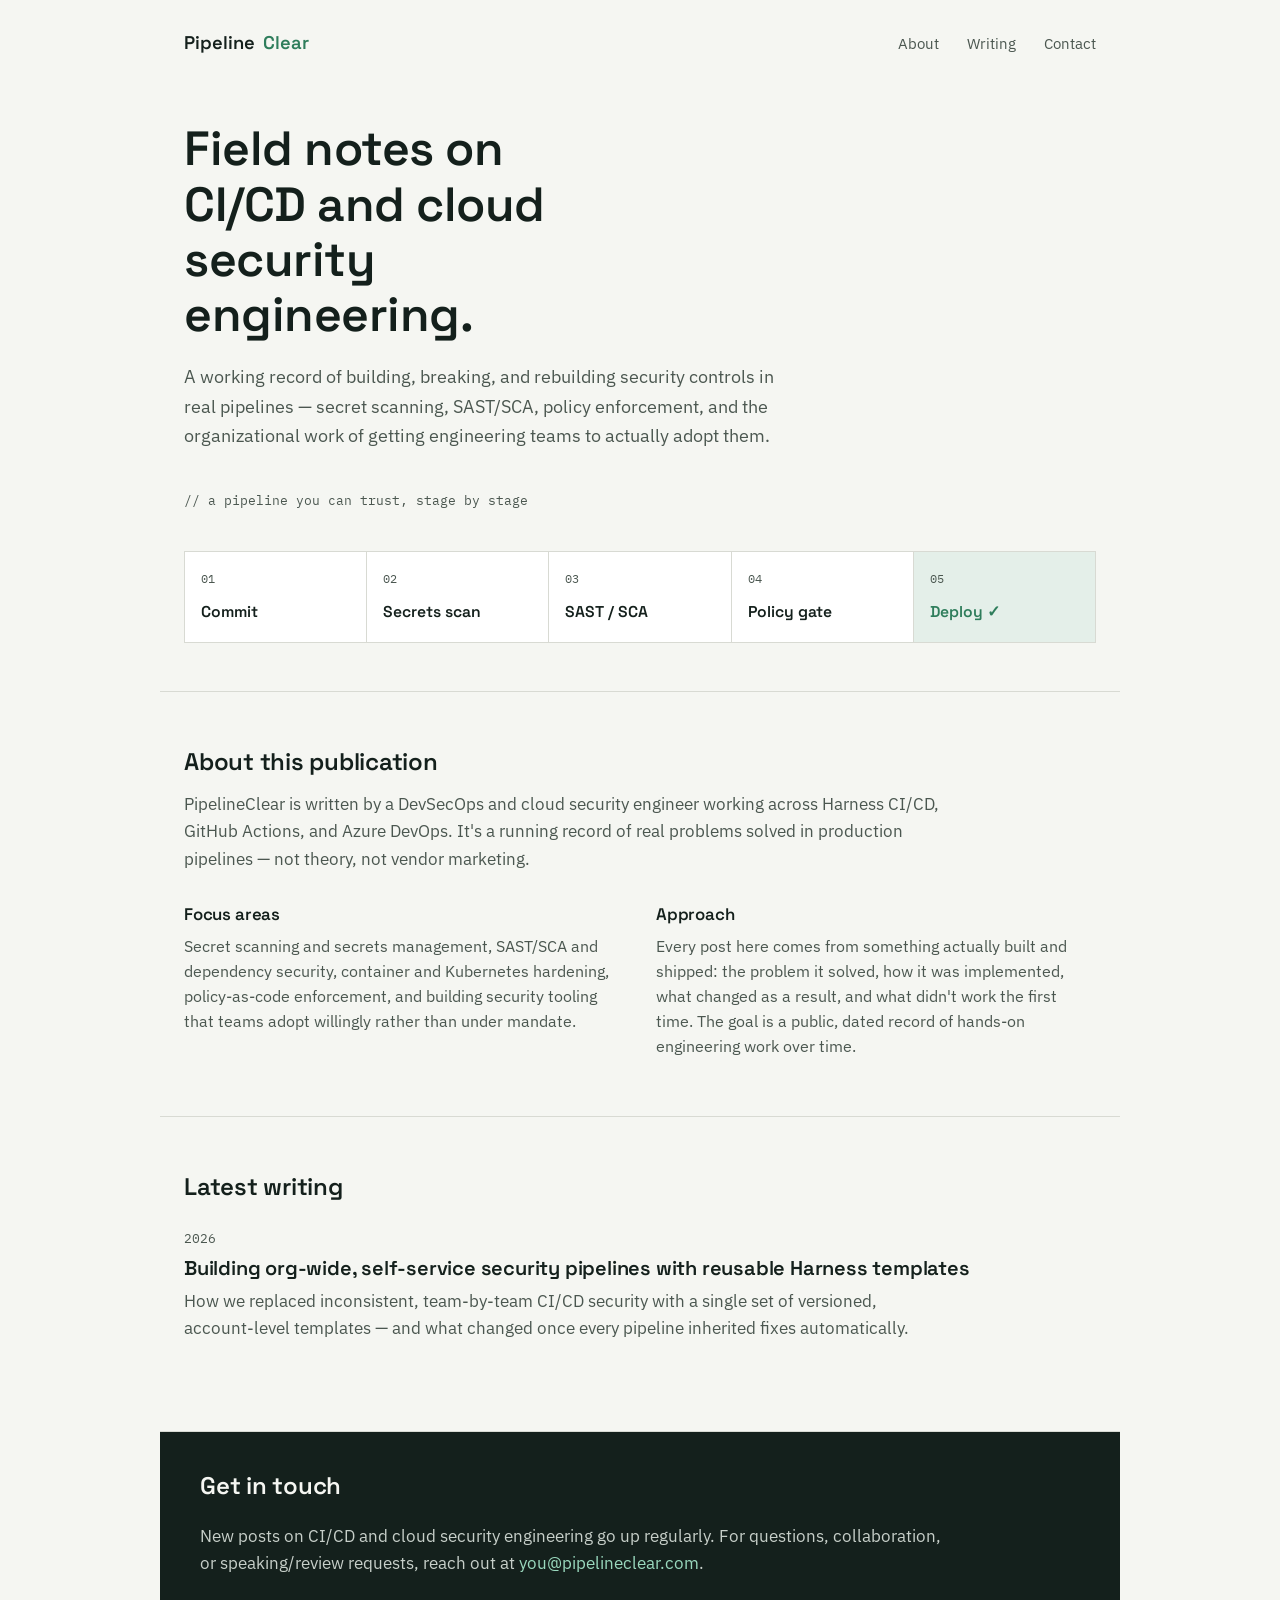
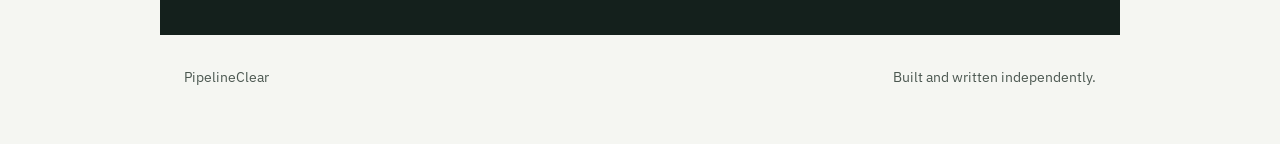
==== index.html @ 0ea7e461 "initial site" ====
<!DOCTYPE html>
<html lang="en">
<head>
<meta charset="UTF-8">
<meta name="viewport" content="width=device-width, initial-scale=1.0">
<title>PipelineClear — Notes on CI/CD & Cloud Security Engineering</title>
<meta name="description" content="PipelineClear is a technical publication on CI/CD and cloud security engineering, written by a DevSecOps practitioner working across Harness, GitHub Actions, and Azure DevOps.">
<link rel="preconnect" href="https://fonts.googleapis.com">
<link rel="preconnect" href="https://fonts.gstatic.com" crossorigin>
<link href="https://fonts.googleapis.com/css2?family=IBM+Plex+Mono:wght@400;500&family=IBM+Plex+Sans:wght@400;500&family=Space+Grotesk:wght@500;600&display=swap" rel="stylesheet">
<link rel="stylesheet" href="/style.css">
</head>
<body>

<header class="site-header">
  <a class="brand" href="/">Pipeline<span class="dot">Clear</span></a>
  <nav class="site-nav">
    <a href="/#about">About</a>
    <a href="/blog/">Writing</a>
    <a href="mailto:you@pipelineclear.com">Contact</a>
  </nav>
</header>

<section class="hero">
  <h1>Field notes on CI/CD and cloud security engineering.</h1>
  <p class="lede">A working record of building, breaking, and rebuilding security controls in real pipelines — secret scanning, SAST/SCA, policy enforcement, and the organizational work of getting engineering teams to actually adopt them.</p>

  <p class="pipeline-caption">// a pipeline you can trust, stage by stage</p>
  <div class="pipeline">
    <div class="stage"><span class="n">01</span><span class="label">Commit</span></div>
    <div class="stage"><span class="n">02</span><span class="label">Secrets scan</span></div>
    <div class="stage"><span class="n">03</span><span class="label">SAST / SCA</span></div>
    <div class="stage"><span class="n">04</span><span class="label">Policy gate</span></div>
    <div class="stage clear"><span class="n">05</span><span class="label">Deploy</span></div>
  </div>
</section>

<section class="section" id="about">
  <h2>About this publication</h2>
  <p class="intro">PipelineClear is written by a DevSecOps and cloud security engineer working across Harness CI/CD, GitHub Actions, and Azure DevOps. It's a running record of real problems solved in production pipelines — not theory, not vendor marketing.</p>

  <div class="about-grid">
    <div>
      <h3>Focus areas</h3>
      <p>Secret scanning and secrets management, SAST/SCA and dependency security, container and Kubernetes hardening, policy-as-code enforcement, and building security tooling that teams adopt willingly rather than under mandate.</p>
    </div>
    <div>
      <h3>Approach</h3>
      <p>Every post here comes from something actually built and shipped: the problem it solved, how it was implemented, what changed as a result, and what didn't work the first time. The goal is a public, dated record of hands-on engineering work over time.</p>
    </div>
  </div>
</section>

<section class="section">
  <h2>Latest writing</h2>
  <ul class="post-list">
    <li class="post-item">
      <span class="date">2026</span>
      <h3><a href="/blog/cicd-security-templates.html">Building org-wide, self-service security pipelines with reusable Harness templates</a></h3>
      <p>How we replaced inconsistent, team-by-team CI/CD security with a single set of versioned, account-level templates — and what changed once every pipeline inherited fixes automatically.</p>
    </li>
  </ul>
</section>

<section class="cta-box section">
  <h2>Get in touch</h2>
  <p>New posts on CI/CD and cloud security engineering go up regularly. For questions, collaboration, or speaking/review requests, reach out at <a href="mailto:you@pipelineclear.com">you@pipelineclear.com</a>.</p>
</section>

<footer class="site-footer">
  <span>PipelineClear</span>
  <span>Built and written independently.</span>
</footer>

</body>
</html>
---- style.css ----
/* PipelineClear — design tokens */
:root {
  --bg: #F5F6F2;
  --surface: #FFFFFF;
  --ink: #14201C;
  --ink-muted: #4B5750;
  --accent: #2E7D5B;
  --accent-soft: #E4EFE9;
  --flag: #C77D2E;
  --line: #D8DAD3;
  --max-w: 760px;
}

* { box-sizing: border-box; }

html { scroll-behavior: smooth; }

@media (prefers-reduced-motion: reduce) {
  html { scroll-behavior: auto; }
  * { animation-duration: 0.01ms !important; animation-iteration-count: 1 !important; transition-duration: 0.01ms !important; }
}

body {
  margin: 0;
  background: var(--bg);
  color: var(--ink);
  font-family: 'IBM Plex Sans', -apple-system, BlinkMacSystemFont, 'Segoe UI', sans-serif;
  font-size: 17px;
  line-height: 1.6;
  -webkit-font-smoothing: antialiased;
}

a { color: var(--accent); text-decoration: none; border-bottom: 1px solid transparent; }
a:hover, a:focus-visible { border-bottom-color: var(--accent); }
a:focus-visible, button:focus-visible { outline: 2px solid var(--accent); outline-offset: 3px; }

h1, h2, h3 {
  font-family: 'Space Grotesk', 'IBM Plex Sans', sans-serif;
  font-weight: 600;
  line-height: 1.15;
  letter-spacing: -0.01em;
  color: var(--ink);
}

code, .mono {
  font-family: 'IBM Plex Mono', ui-monospace, Menlo, monospace;
}

/* ---------- Header ---------- */
.site-header {
  display: flex;
  align-items: center;
  justify-content: space-between;
  max-width: 960px;
  margin: 0 auto;
  padding: 28px 24px 0;
}

.brand {
  display: flex;
  align-items: baseline;
  gap: 8px;
  font-family: 'Space Grotesk', sans-serif;
  font-weight: 600;
  font-size: 1.15rem;
  color: var(--ink);
  border-bottom: none;
}

.brand .dot { color: var(--accent); }

.site-nav { display: flex; gap: 28px; font-size: 0.95rem; }
.site-nav a { color: var(--ink-muted); border-bottom: none; }
.site-nav a:hover { color: var(--accent); }

/* ---------- Hero ---------- */
.hero {
  max-width: 960px;
  margin: 0 auto;
  padding: 64px 24px 40px;
}

.hero h1 {
  font-size: clamp(2.1rem, 4vw, 3rem);
  max-width: 14ch;
  margin: 0 0 20px;
}

.hero p.lede {
  max-width: 56ch;
  font-size: 1.15rem;
  color: var(--ink-muted);
  margin: 0 0 40px;
}

/* Pipeline diagram */
.pipeline {
  display: flex;
  align-items: stretch;
  gap: 0;
  margin: 40px 0 8px;
  overflow-x: auto;
}

.stage {
  flex: 1 1 0;
  min-width: 130px;
  position: relative;
  padding: 18px 16px 16px;
  background: var(--surface);
  border: 1px solid var(--line);
}

.stage + .stage { border-left: none; }

.stage .n {
  font-family: 'IBM Plex Mono', monospace;
  font-size: 0.72rem;
  color: var(--ink-muted);
  display: block;
  margin-bottom: 10px;
}

.stage .label {
  font-family: 'Space Grotesk', sans-serif;
  font-weight: 600;
  font-size: 0.98rem;
}

.stage.clear { background: var(--accent-soft); }
.stage.clear .label { color: var(--accent); }
.stage.clear .label::after { content: ' ✓'; }

.pipeline-caption {
  font-family: 'IBM Plex Mono', monospace;
  font-size: 0.8rem;
  color: var(--ink-muted);
  margin: 0 0 8px;
}

/* ---------- Sections ---------- */
.section {
  max-width: 960px;
  margin: 0 auto;
  padding: 56px 24px;
  border-top: 1px solid var(--line);
}

.section h2 {
  font-size: 1.5rem;
  margin: 0 0 24px;
}

.section .intro {
  max-width: var(--max-w);
  color: var(--ink-muted);
  margin: -8px 0 32px;
}

/* Post preview list */
.post-list { list-style: none; margin: 0; padding: 0; }

.post-item {
  padding: 24px 0;
  border-top: 1px solid var(--line);
}
.post-item:first-child { border-top: none; padding-top: 0; }

.post-item .date {
  font-family: 'IBM Plex Mono', monospace;
  font-size: 0.82rem;
  color: var(--ink-muted);
}

.post-item h3 { margin: 6px 0 8px; font-size: 1.25rem; }
.post-item h3 a { color: var(--ink); border-bottom: none; }
.post-item h3 a:hover { color: var(--accent); }

.post-item p { max-width: var(--max-w); color: var(--ink-muted); margin: 0; }

/* Vision / about grid */
.about-grid {
  display: grid;
  grid-template-columns: 1fr 1fr;
  gap: 32px;
}

@media (max-width: 640px) {
  .about-grid { grid-template-columns: 1fr; }
  .pipeline { flex-direction: column; }
  .stage + .stage { border-left: 1px solid var(--line); border-top: none; }
}

.about-grid h3 { font-size: 1.05rem; margin: 0 0 10px; }
.about-grid p { color: var(--ink-muted); margin: 0; font-size: 0.98rem; }

/* CTA */
.cta-box {
  background: var(--ink);
  color: var(--bg);
  padding: 40px;
  margin-top: 8px;
}
.cta-box h2 { color: var(--bg); }
.cta-box p { color: #C7CFC9; max-width: var(--max-w); }
.cta-box a { color: #9AD9BE; }
.cta-box a:hover { border-bottom-color: #9AD9BE; }

/* ---------- Article page ---------- */
.article {
  max-width: var(--max-w);
  margin: 0 auto;
  padding: 48px 24px 80px;
}

.article .back { font-family: 'IBM Plex Mono', monospace; font-size: 0.85rem; }
.article .meta {
  font-family: 'IBM Plex Mono', monospace;
  font-size: 0.82rem;
  color: var(--ink-muted);
  margin: 24px 0 6px;
}

.article h1 { font-size: clamp(1.8rem, 3.5vw, 2.4rem); margin: 0 0 8px; }
.article h2 { font-size: 1.35rem; margin: 40px 0 14px; }
.article p { margin: 0 0 20px; }
.article ul, .article ol { margin: 0 0 20px; padding-left: 22px; }
.article li { margin-bottom: 8px; }

.article pre {
  background: var(--ink);
  color: #E8ECE9;
  padding: 18px 20px;
  overflow-x: auto;
  font-size: 0.88rem;
  line-height: 1.5;
  margin: 0 0 24px;
}

.article .callout {
  border-left: 3px solid var(--flag);
  background: #FBF3EA;
  padding: 14px 18px;
  font-size: 0.92rem;
  color: #6B4B22;
  margin: 0 0 28px;
}

.article hr { border: none; border-top: 1px solid var(--line); margin: 40px 0; }

/* ---------- Footer ---------- */
.site-footer {
  max-width: 960px;
  margin: 0 auto;
  padding: 32px 24px 56px;
  font-size: 0.85rem;
  color: var(--ink-muted);
  display: flex;
  justify-content: space-between;
  flex-wrap: wrap;
  gap: 12px;
}
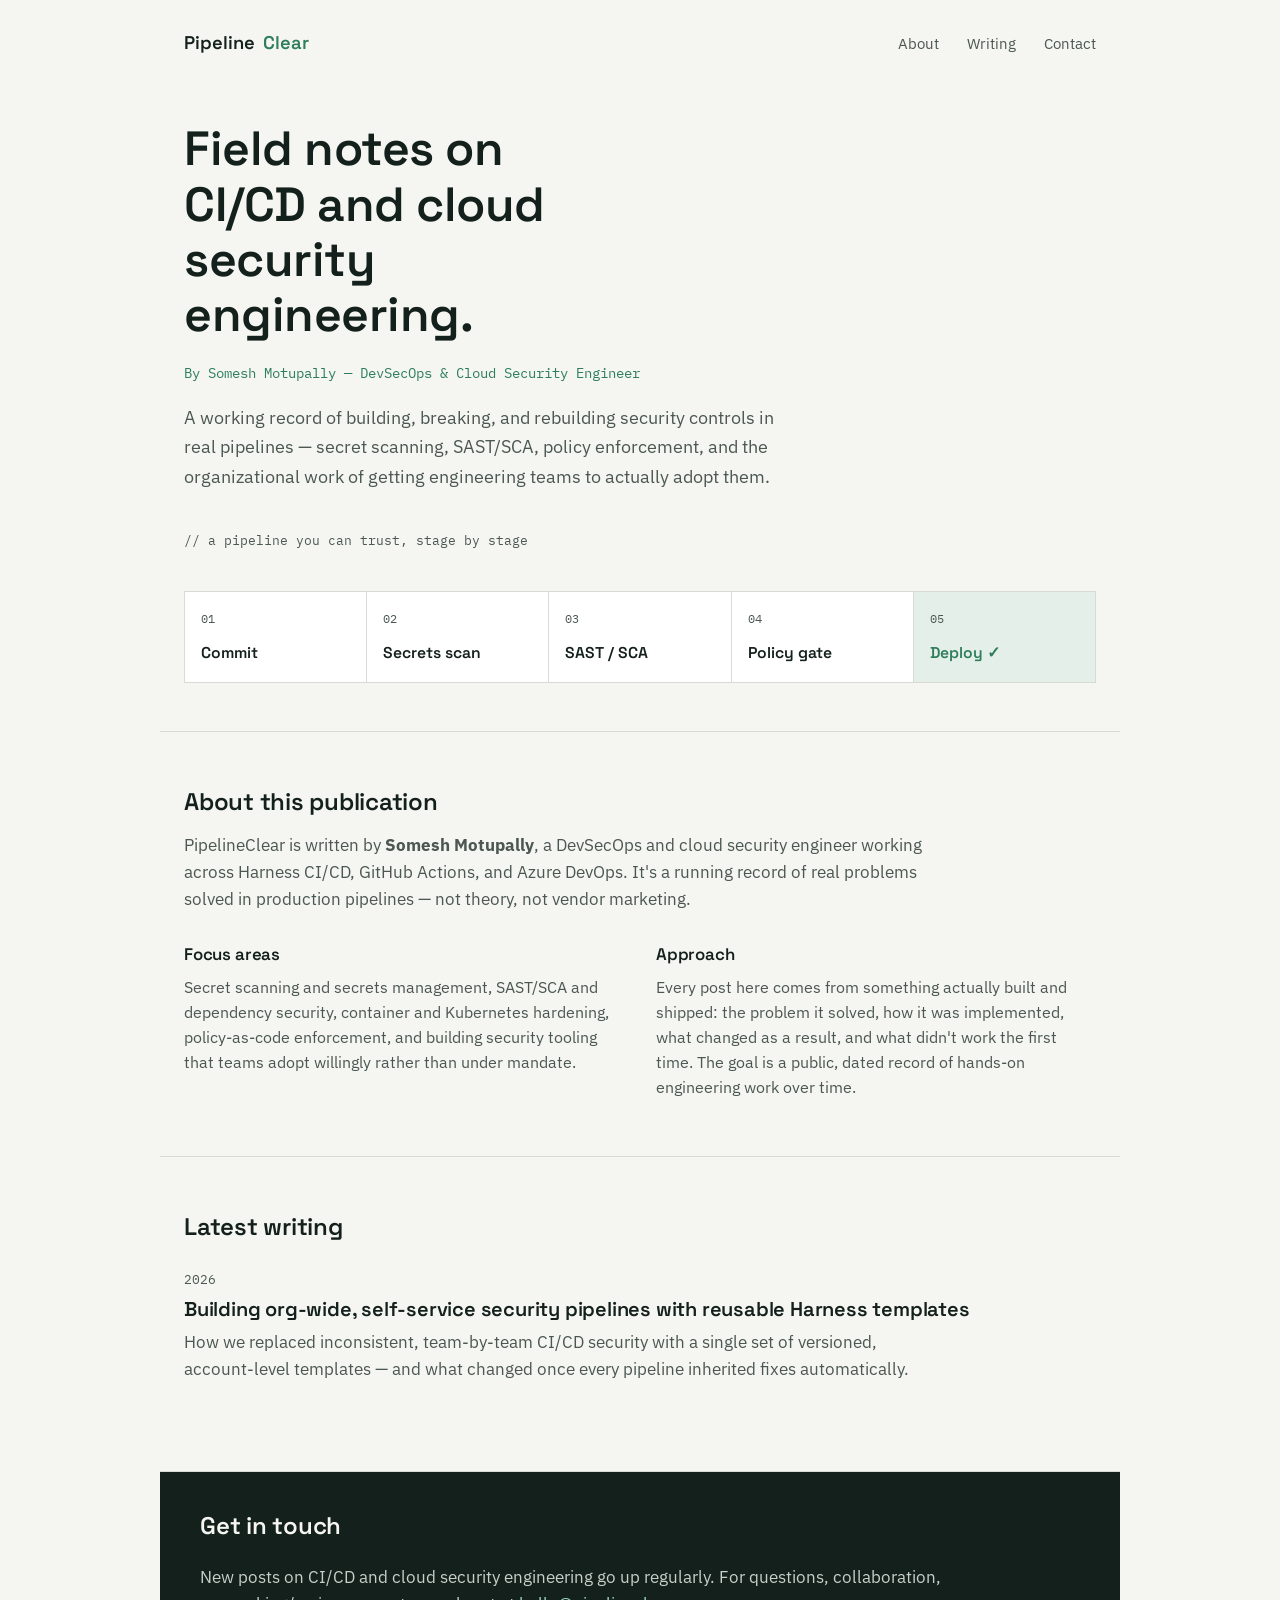
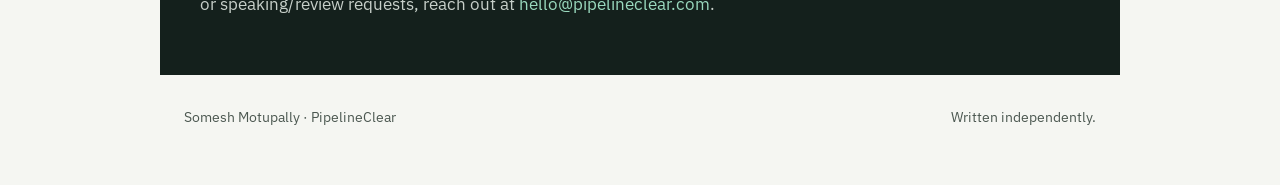
==== commit 2c084243: "add byline and contact email" ====
--- a/index.html
+++ b/index.html
@@ -4,7 +4,8 @@
 <meta charset="UTF-8">
 <meta name="viewport" content="width=device-width, initial-scale=1.0">
 <title>PipelineClear — Notes on CI/CD & Cloud Security Engineering</title>
-<meta name="description" content="PipelineClear is a technical publication on CI/CD and cloud security engineering, written by a DevSecOps practitioner working across Harness, GitHub Actions, and Azure DevOps.">
+<meta name="description" content="PipelineClear is a technical publication on CI/CD and cloud security engineering, written by Somesh Motupally, a DevSecOps practitioner working across Harness, GitHub Actions, and Azure DevOps.">
+<meta name="author" content="Somesh Motupally">
 <link rel="preconnect" href="https://fonts.googleapis.com">
 <link rel="preconnect" href="https://fonts.gstatic.com" crossorigin>
 <link href="https://fonts.googleapis.com/css2?family=IBM+Plex+Mono:wght@400;500&family=IBM+Plex+Sans:wght@400;500&family=Space+Grotesk:wght@500;600&display=swap" rel="stylesheet">
@@ -17,12 +18,13 @@
   <nav class="site-nav">
     <a href="/#about">About</a>
     <a href="/blog/">Writing</a>
-    <a href="mailto:you@pipelineclear.com">Contact</a>
+    <a href="mailto:hello@pipelineclear.com">Contact</a>
   </nav>
 </header>
 
 <section class="hero">
   <h1>Field notes on CI/CD and cloud security engineering.</h1>
+  <p class="byline">By Somesh Motupally — DevSecOps &amp; Cloud Security Engineer</p>
   <p class="lede">A working record of building, breaking, and rebuilding security controls in real pipelines — secret scanning, SAST/SCA, policy enforcement, and the organizational work of getting engineering teams to actually adopt them.</p>
 
   <p class="pipeline-caption">// a pipeline you can trust, stage by stage</p>
@@ -37,7 +39,7 @@
 
 <section class="section" id="about">
   <h2>About this publication</h2>
-  <p class="intro">PipelineClear is written by a DevSecOps and cloud security engineer working across Harness CI/CD, GitHub Actions, and Azure DevOps. It's a running record of real problems solved in production pipelines — not theory, not vendor marketing.</p>
+  <p class="intro">PipelineClear is written by <strong>Somesh Motupally</strong>, a DevSecOps and cloud security engineer working across Harness CI/CD, GitHub Actions, and Azure DevOps. It's a running record of real problems solved in production pipelines — not theory, not vendor marketing.</p>
 
   <div class="about-grid">
     <div>
@@ -64,12 +66,12 @@
 
 <section class="cta-box section">
   <h2>Get in touch</h2>
-  <p>New posts on CI/CD and cloud security engineering go up regularly. For questions, collaboration, or speaking/review requests, reach out at <a href="mailto:you@pipelineclear.com">you@pipelineclear.com</a>.</p>
+  <p>New posts on CI/CD and cloud security engineering go up regularly. For questions, collaboration, or speaking/review requests, reach out at <a href="mailto:hello@pipelineclear.com">hello@pipelineclear.com</a>.</p>
 </section>
 
 <footer class="site-footer">
-  <span>PipelineClear</span>
-  <span>Built and written independently.</span>
+  <span>Somesh Motupally · PipelineClear</span>
+  <span>Written independently.</span>
 </footer>
 
 </body>
--- a/style.css
+++ b/style.css
@@ -86,6 +86,13 @@
   margin: 0 0 20px;
 }
 
+.hero p.byline {
+  font-family: 'IBM Plex Mono', monospace;
+  font-size: 0.88rem;
+  color: var(--accent);
+  margin: 0 0 18px;
+}
+
 .hero p.lede {
   max-width: 56ch;
   font-size: 1.15rem;
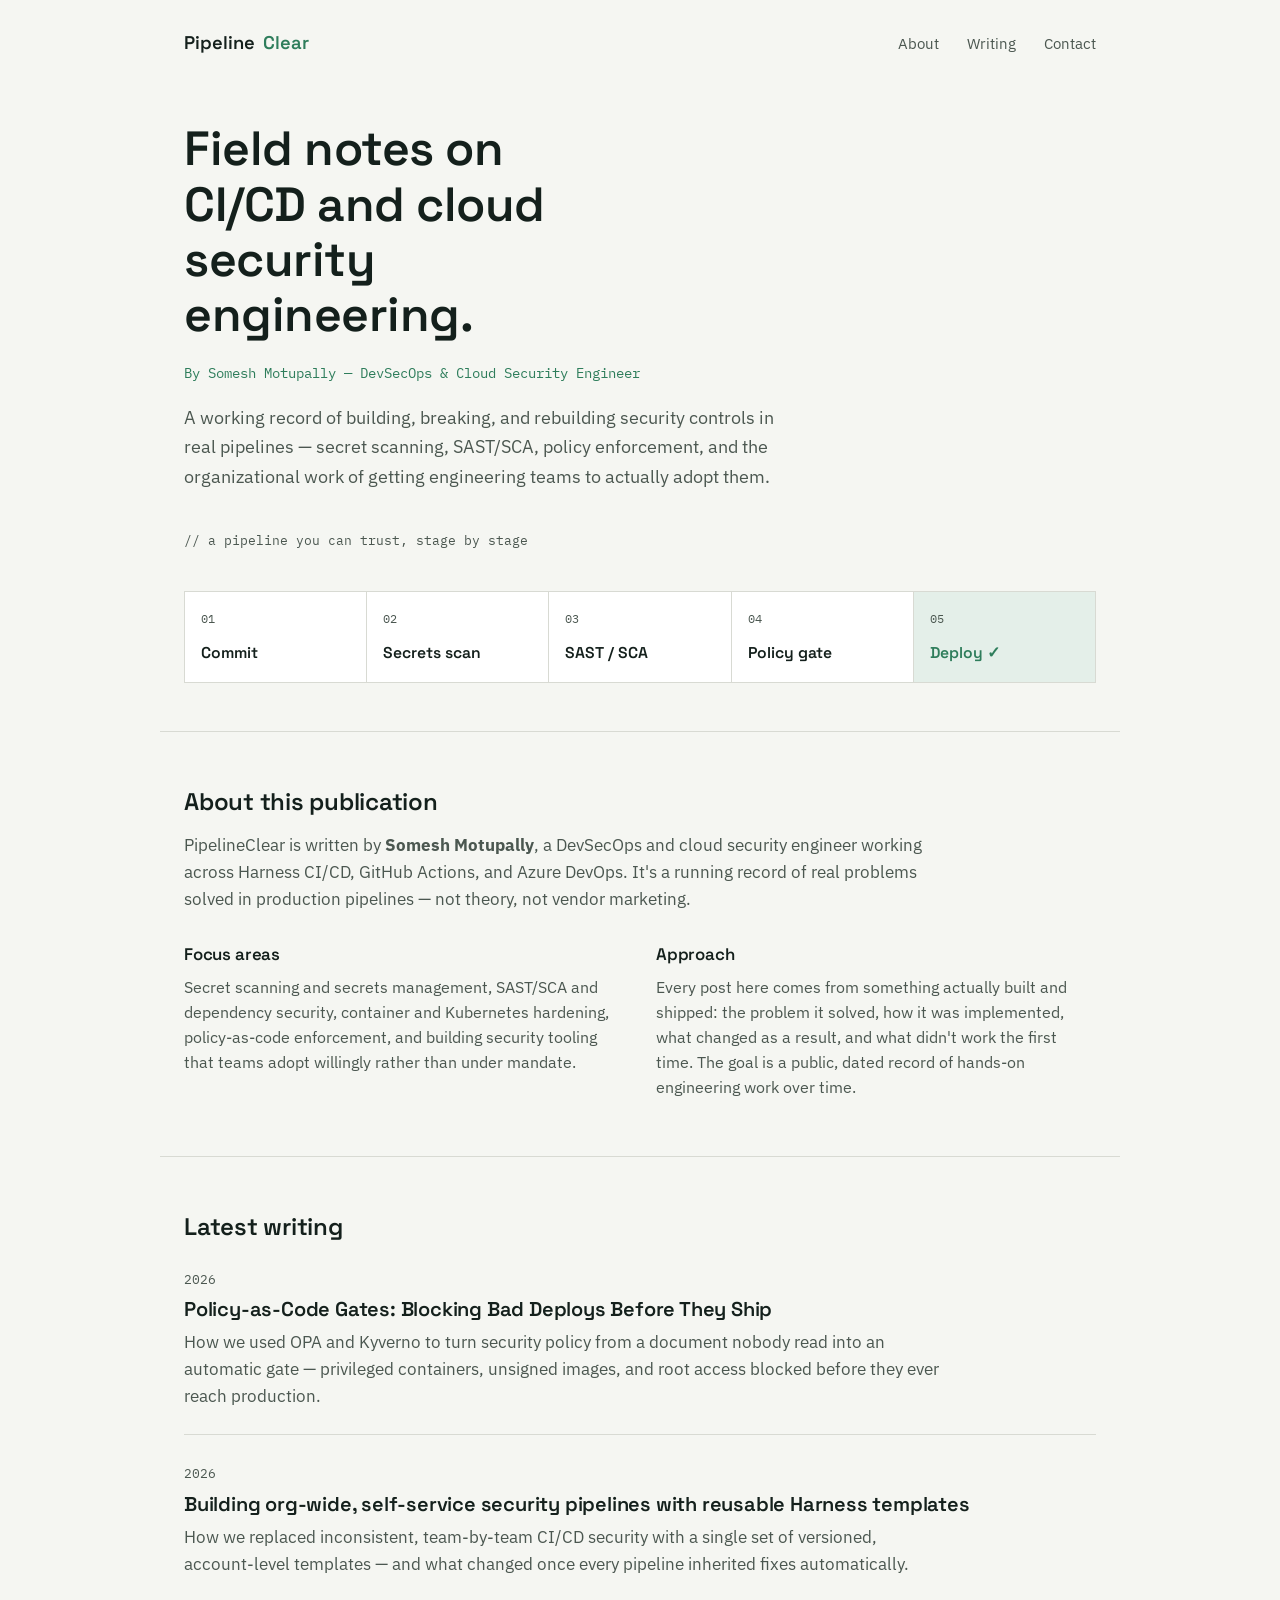
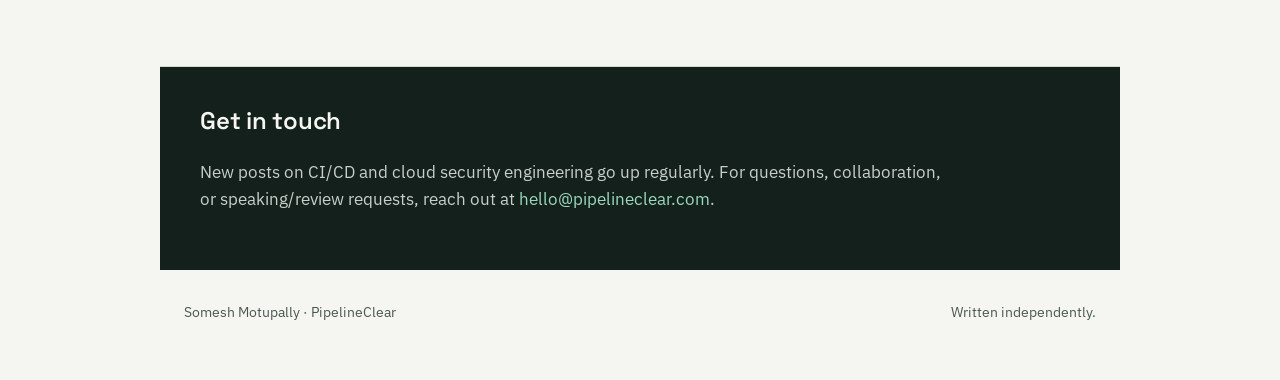
==== commit 9ec89477: "remove editorial placeholder notes from posts" ====
--- a/index.html
+++ b/index.html
@@ -58,6 +58,11 @@
   <ul class="post-list">
     <li class="post-item">
       <span class="date">2026</span>
+      <h3><a href="/blog/policy-as-code-gates.html">Policy-as-Code Gates: Blocking Bad Deploys Before They Ship</a></h3>
+      <p>How we used OPA and Kyverno to turn security policy from a document nobody read into an automatic gate — privileged containers, unsigned images, and root access blocked before they ever reach production.</p>
+    </li>
+    <li class="post-item">
+      <span class="date">2026</span>
       <h3><a href="/blog/cicd-security-templates.html">Building org-wide, self-service security pipelines with reusable Harness templates</a></h3>
       <p>How we replaced inconsistent, team-by-team CI/CD security with a single set of versioned, account-level templates — and what changed once every pipeline inherited fixes automatically.</p>
     </li>
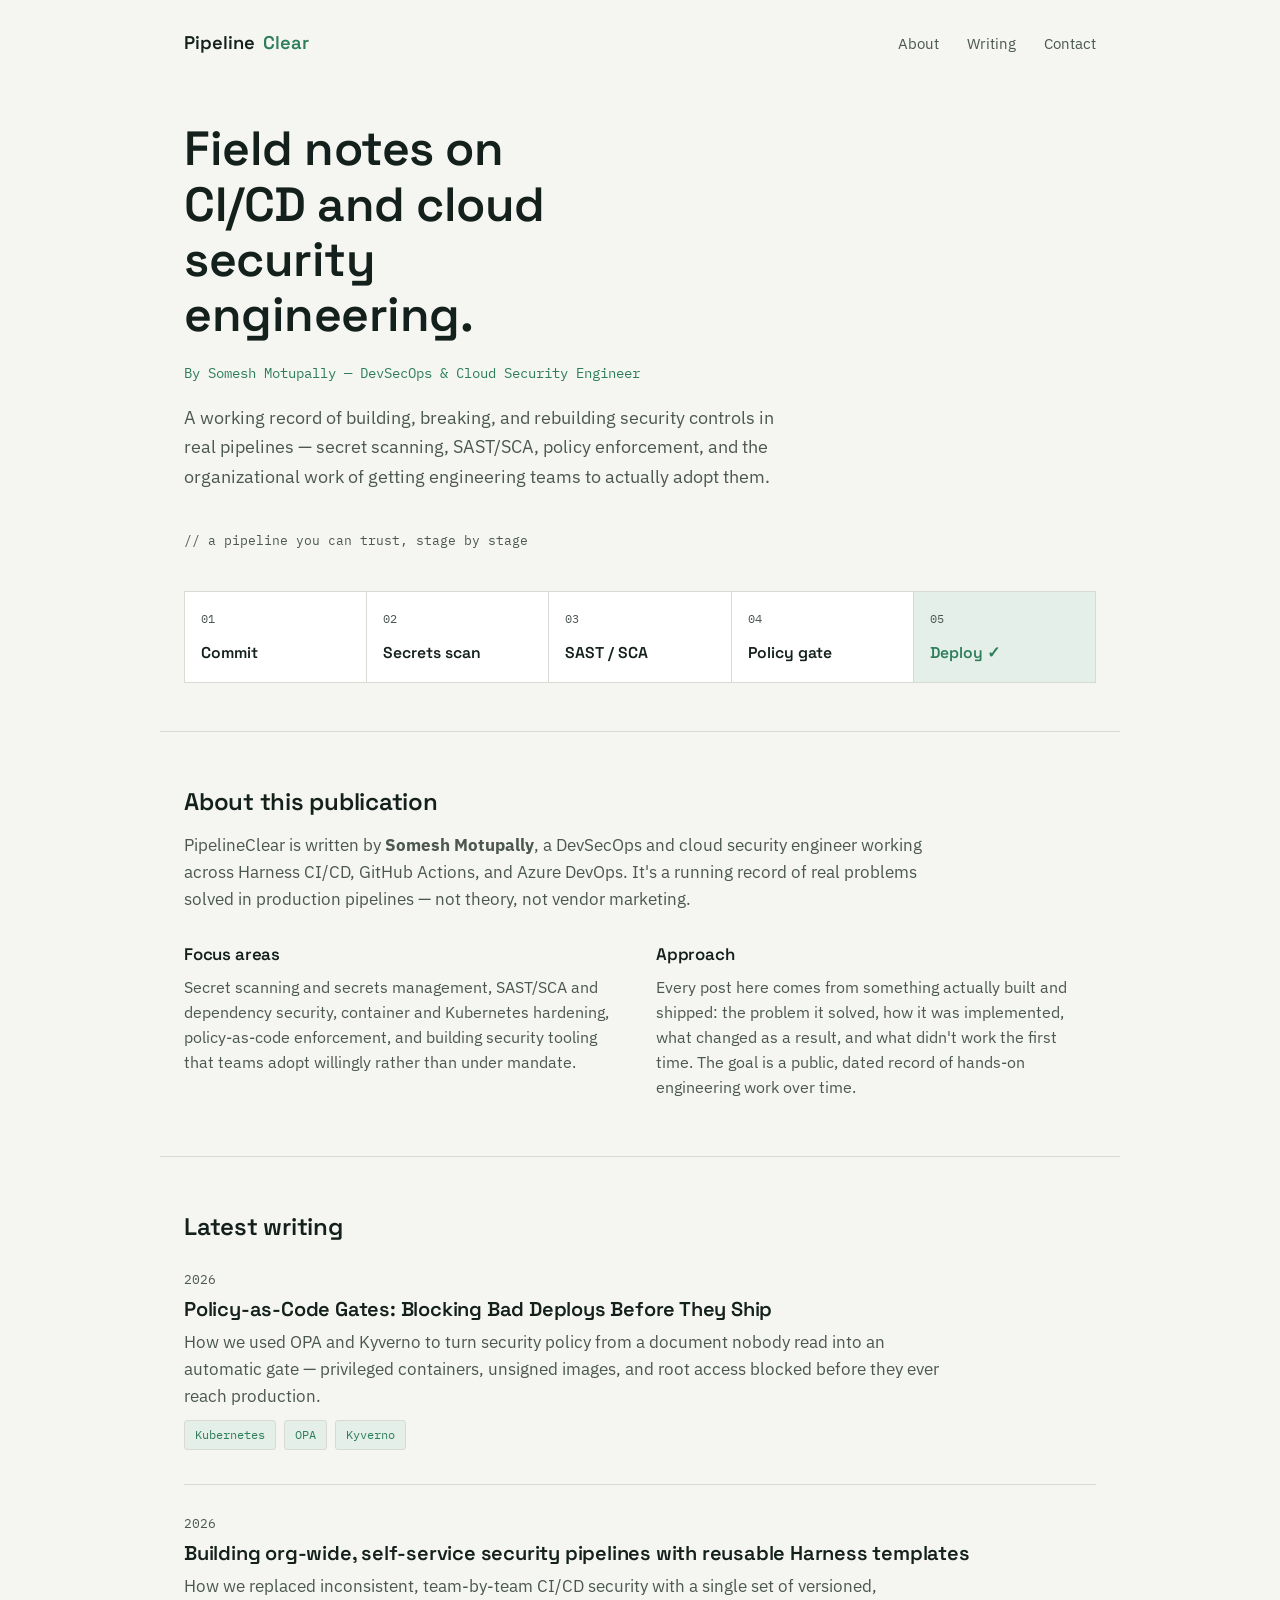
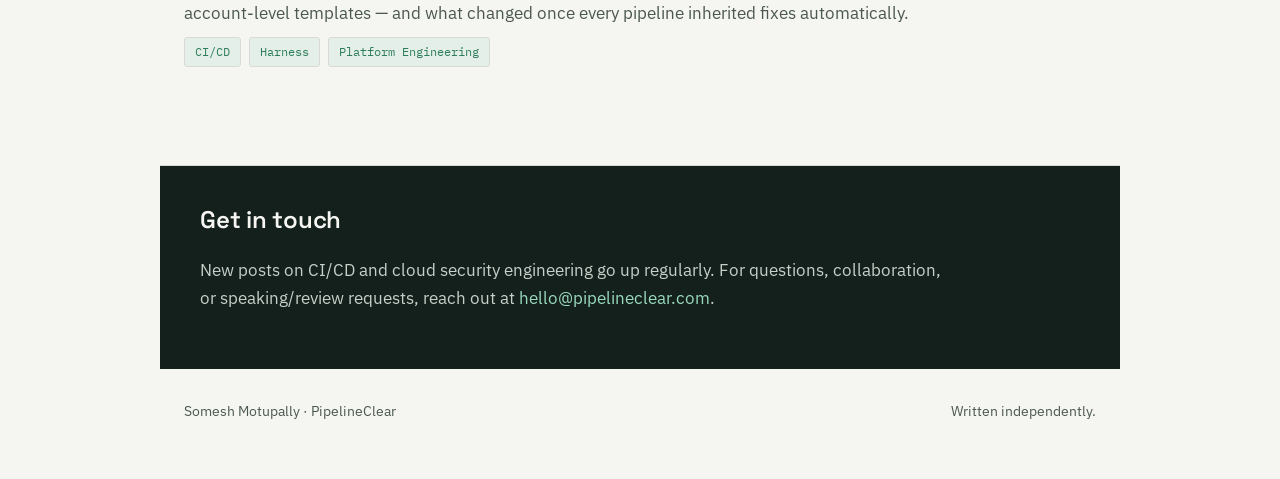
==== commit fd53656a: "add favicon fallbacks, OG tags, SEO basics, article tags and reading time" ====
--- a/index.html
+++ b/index.html
@@ -6,9 +6,23 @@
 <title>PipelineClear — Notes on CI/CD & Cloud Security Engineering</title>
 <meta name="description" content="PipelineClear is a technical publication on CI/CD and cloud security engineering, written by Somesh Motupally, a DevSecOps practitioner working across Harness, GitHub Actions, and Azure DevOps.">
 <meta name="author" content="Somesh Motupally">
+<meta property="og:type" content="website">
+<meta property="og:title" content="PipelineClear — Notes on CI/CD & Cloud Security Engineering">
+<meta property="og:description" content="Field notes on CI/CD and cloud security engineering, written by Somesh Motupally.">
+<meta property="og:url" content="https://pipelineclear.com/">
+<meta property="og:image" content="https://pipelineclear.com/og-image.png">
+<meta name="twitter:card" content="summary_large_image">
+<meta name="twitter:title" content="PipelineClear — Notes on CI/CD & Cloud Security Engineering">
+<meta name="twitter:description" content="Field notes on CI/CD and cloud security engineering, written by Somesh Motupally.">
+<meta name="twitter:image" content="https://pipelineclear.com/og-image.png">
 <link rel="preconnect" href="https://fonts.googleapis.com">
 <link rel="preconnect" href="https://fonts.gstatic.com" crossorigin>
 <link href="https://fonts.googleapis.com/css2?family=IBM+Plex+Mono:wght@400;500&family=IBM+Plex+Sans:wght@400;500&family=Space+Grotesk:wght@500;600&display=swap" rel="stylesheet">
+<link rel="icon" type="image/svg+xml" href="/favicon.svg">
+<link rel="icon" type="image/png" sizes="32x32" href="/favicon-32.png">
+<link rel="icon" type="image/png" sizes="16x16" href="/favicon-16.png">
+<link rel="alternate icon" href="/favicon.ico">
+<link rel="apple-touch-icon" href="/apple-touch-icon.png">
 <link rel="stylesheet" href="/style.css">
 </head>
 <body>
@@ -60,11 +74,13 @@
       <span class="date">2026</span>
       <h3><a href="/blog/policy-as-code-gates.html">Policy-as-Code Gates: Blocking Bad Deploys Before They Ship</a></h3>
       <p>How we used OPA and Kyverno to turn security policy from a document nobody read into an automatic gate — privileged containers, unsigned images, and root access blocked before they ever reach production.</p>
+      <div class="tags"><span class="tag">Kubernetes</span><span class="tag">OPA</span><span class="tag">Kyverno</span></div>
     </li>
     <li class="post-item">
       <span class="date">2026</span>
       <h3><a href="/blog/cicd-security-templates.html">Building org-wide, self-service security pipelines with reusable Harness templates</a></h3>
       <p>How we replaced inconsistent, team-by-team CI/CD security with a single set of versioned, account-level templates — and what changed once every pipeline inherited fixes automatically.</p>
+      <div class="tags"><span class="tag">CI/CD</span><span class="tag">Harness</span><span class="tag">Platform Engineering</span></div>
     </li>
   </ul>
 </section>
--- a/style.css
+++ b/style.css
@@ -225,7 +225,28 @@
   font-family: 'IBM Plex Mono', monospace;
   font-size: 0.82rem;
   color: var(--ink-muted);
-  margin: 24px 0 6px;
+  margin: 24px 0 14px;
+}
+
+.tags {
+  display: flex;
+  gap: 8px;
+  flex-wrap: wrap;
+  margin: 0 0 28px;
+}
+
+.tag {
+  font-family: 'IBM Plex Mono', monospace;
+  font-size: 0.76rem;
+  color: var(--accent);
+  background: var(--accent-soft);
+  border: 1px solid var(--line);
+  padding: 4px 10px;
+  border-radius: 3px;
+}
+
+.post-item .tags {
+  margin: 10px 0 10px;
 }
 
 .article h1 { font-size: clamp(1.8rem, 3.5vw, 2.4rem); margin: 0 0 8px; }
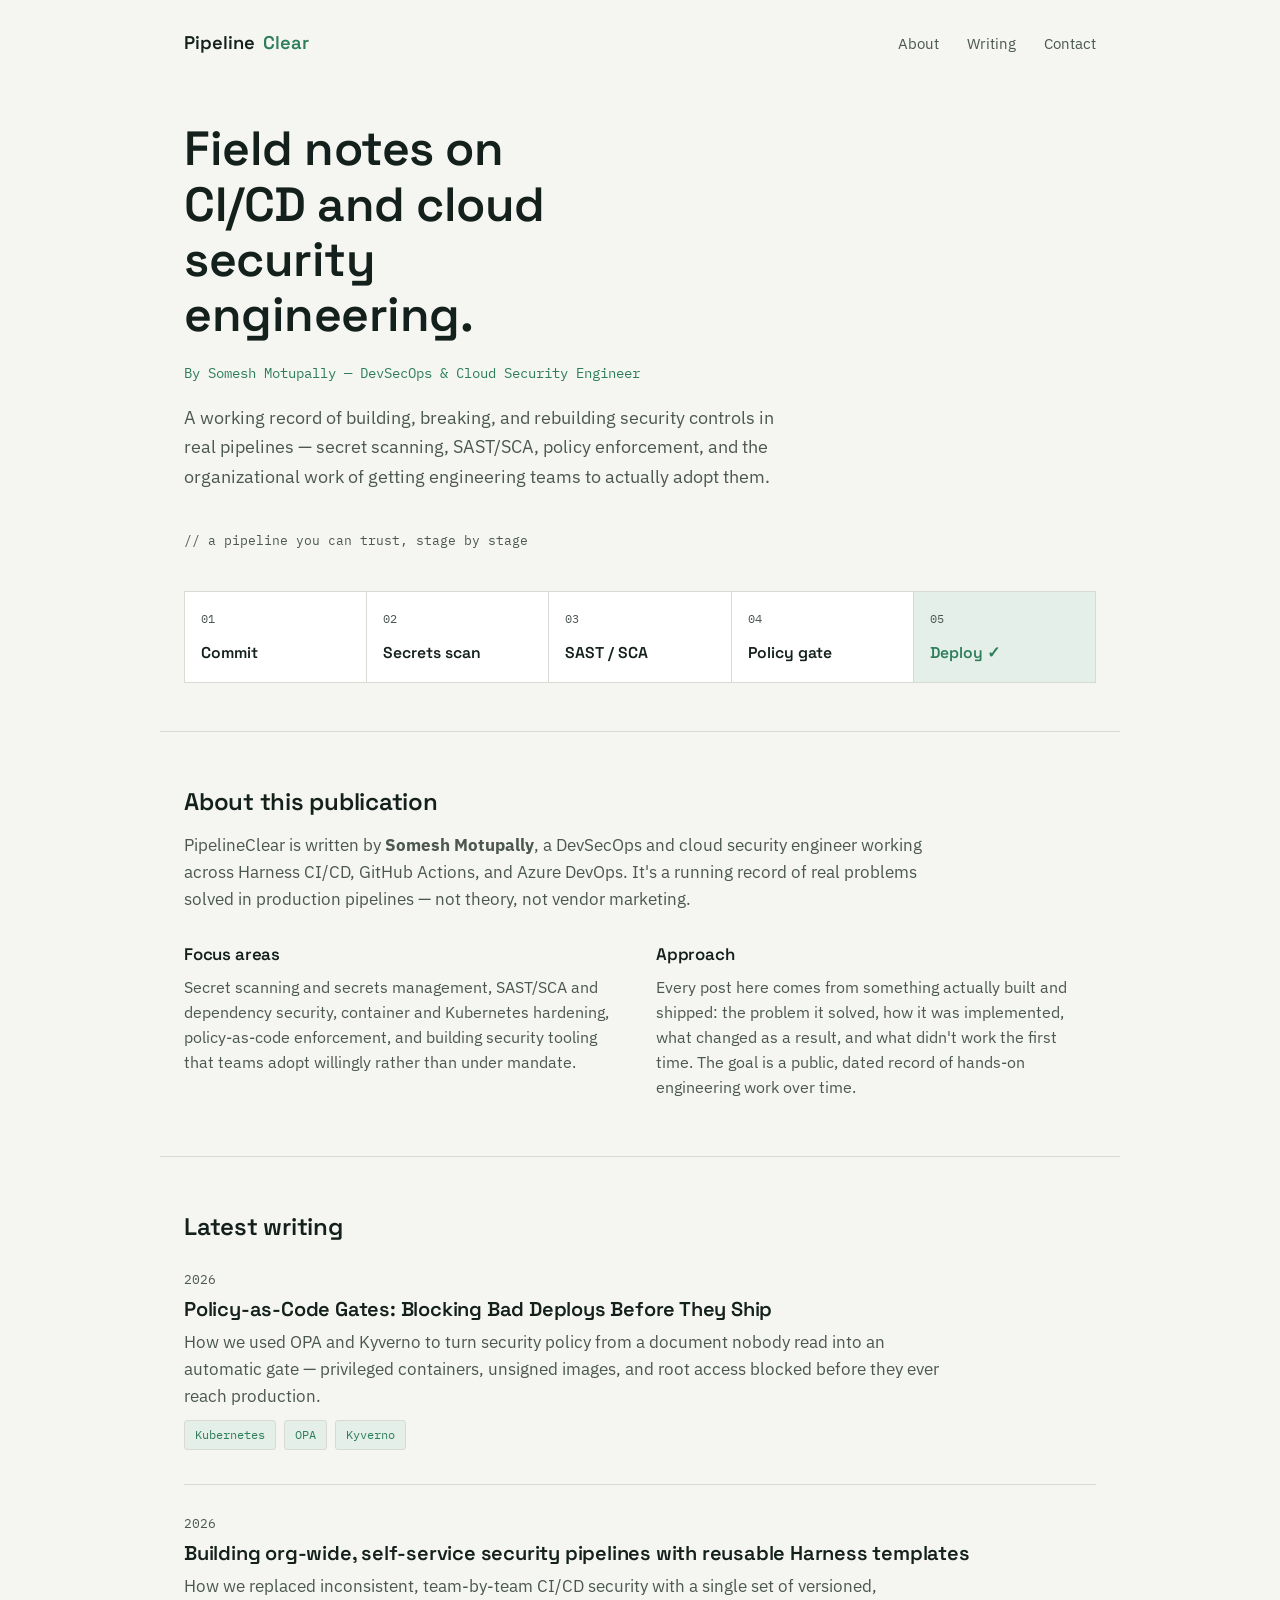
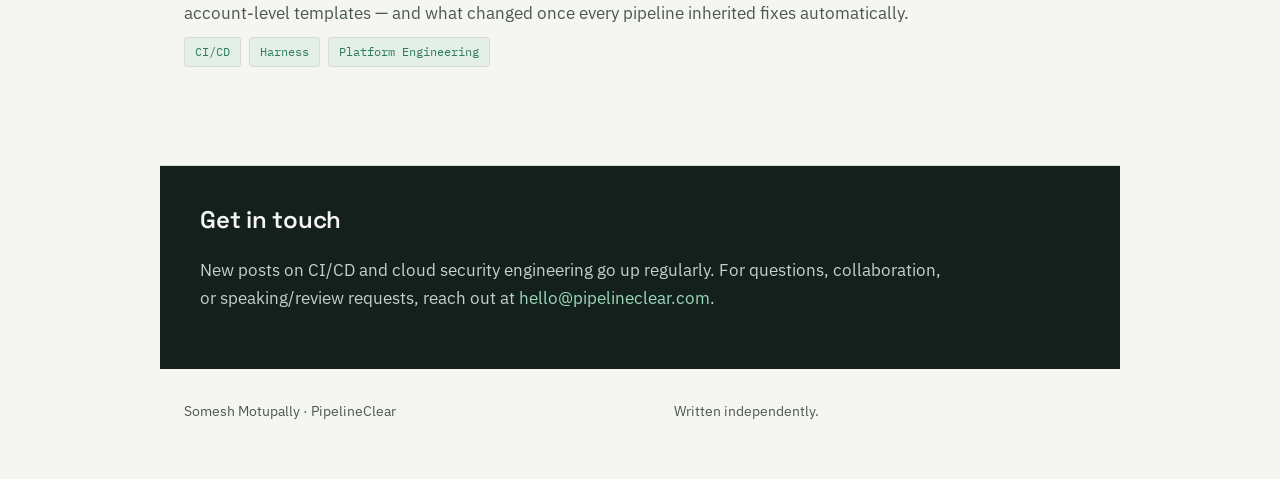
==== commit 9d73da19: "add GoatCounter analytics and live footer counter" ====
--- a/index.html
+++ b/index.html
@@ -8,12 +8,12 @@
 <meta name="author" content="Somesh Motupally">
 <meta property="og:type" content="website">
 <meta property="og:title" content="PipelineClear — Notes on CI/CD & Cloud Security Engineering">
-<meta property="og:description" content="Field notes on CI/CD and cloud security engineering, written by Somesh Motupally.">
+<meta property="og:description" content="Field notes on CI/CD and cloud security engineering, written by Somesh Motupally — covering secret scanning, policy-as-code, and platform security tooling.">
 <meta property="og:url" content="https://pipelineclear.com/">
 <meta property="og:image" content="https://pipelineclear.com/og-image.png">
 <meta name="twitter:card" content="summary_large_image">
 <meta name="twitter:title" content="PipelineClear — Notes on CI/CD & Cloud Security Engineering">
-<meta name="twitter:description" content="Field notes on CI/CD and cloud security engineering, written by Somesh Motupally.">
+<meta name="twitter:description" content="Field notes on CI/CD and cloud security engineering, written by Somesh Motupally — covering secret scanning, policy-as-code, and platform security tooling.">
 <meta name="twitter:image" content="https://pipelineclear.com/og-image.png">
 <link rel="preconnect" href="https://fonts.googleapis.com">
 <link rel="preconnect" href="https://fonts.gstatic.com" crossorigin>
@@ -93,7 +93,19 @@
 <footer class="site-footer">
   <span>Somesh Motupally · PipelineClear</span>
   <span>Written independently.</span>
+  <span class="visit-counter"></span>
 </footer>
 
+
+<script>
+  var t = setInterval(function() {
+    if (window.goatcounter && window.goatcounter.visit_count) {
+      clearInterval(t)
+      window.goatcounter.visit_count({append: '.visit-counter', type: 'html', no_branding: true})
+    }
+  }, 100)
+</script>
+<script data-goatcounter="https://someshmotupally.goatcounter.com/count"
+        async src="//gc.zgo.at/count.js"></script>
 </body>
 </html>
--- a/style.css
+++ b/style.css
@@ -249,6 +249,17 @@
   margin: 10px 0 10px;
 }
 
+.visit-counter {
+  font-family: 'IBM Plex Mono', monospace;
+  font-size: 0.8rem;
+  color: var(--ink-muted);
+}
+
+.visit-counter #gcvc {
+  color: var(--accent);
+  font-weight: 500;
+}
+
 .article h1 { font-size: clamp(1.8rem, 3.5vw, 2.4rem); margin: 0 0 8px; }
 .article h2 { font-size: 1.35rem; margin: 40px 0 14px; }
 .article p { margin: 0 0 20px; }
